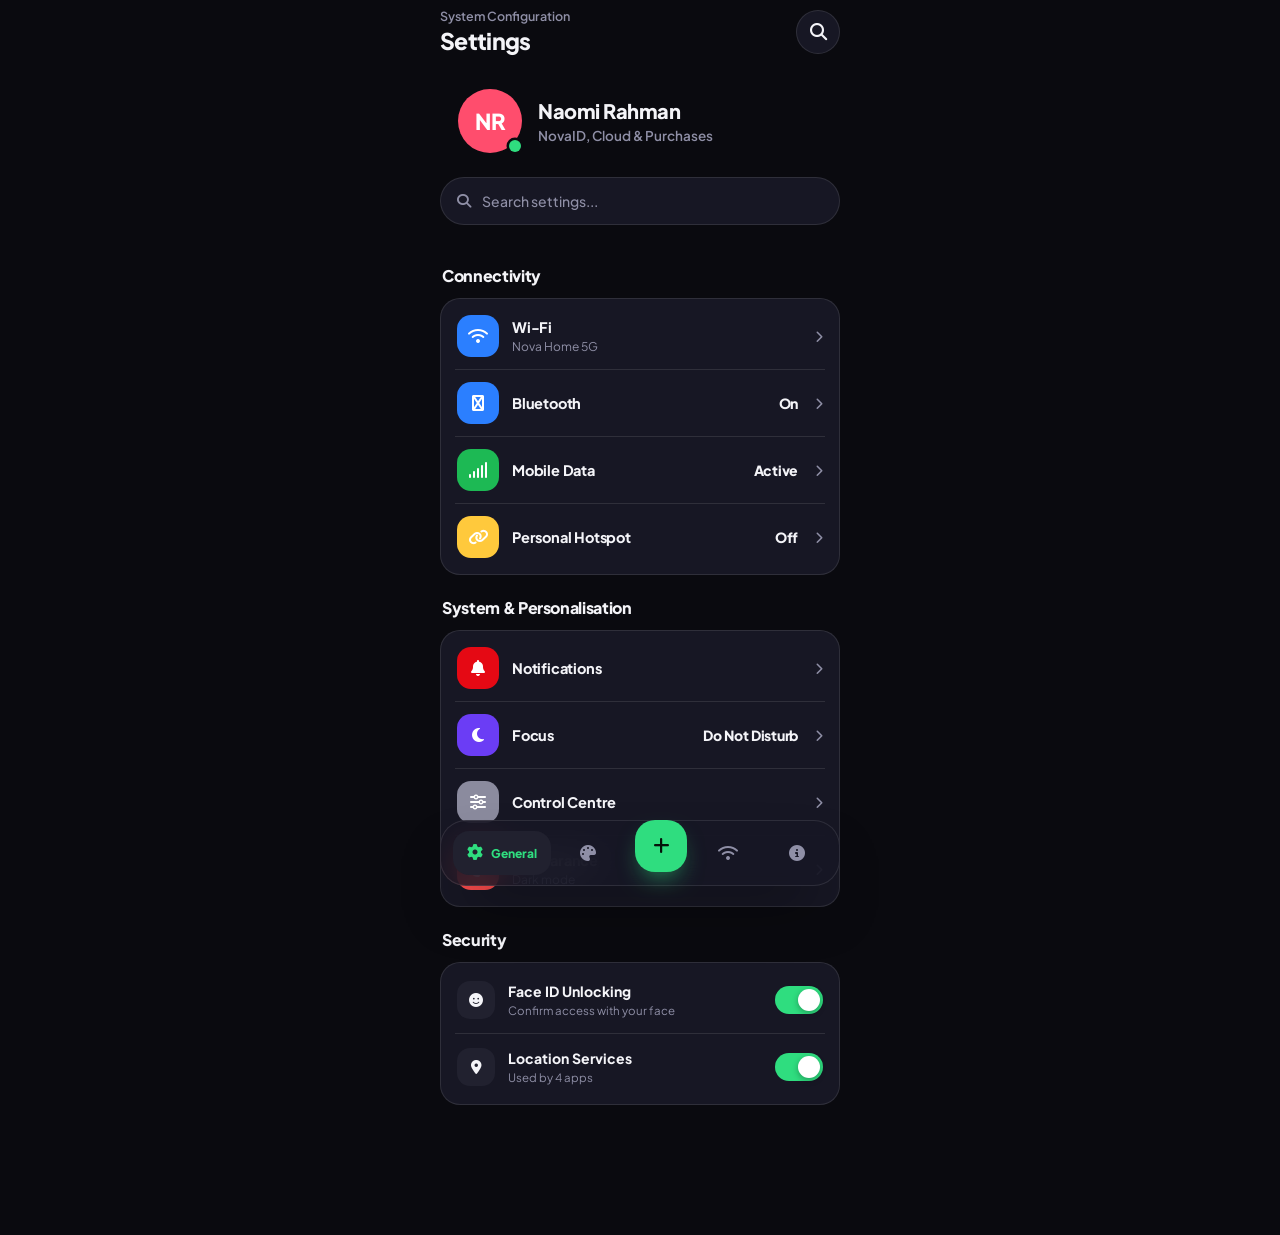
==== files/test.htm @ ba2d988d "added settings app concept" ====
<!doctype html>
<html lang="en" data-nova-theme="dark" data-nova-mode="dark">
<head>
<meta charset="utf-8">
<meta name="viewport" content="width=device-width,initial-scale=1,viewport-fit=cover">
<meta name="theme-color" content="#0a0a0f">
<title>NovaOS Settings</title>

<link rel="preconnect" href="https://fonts.googleapis.com">
<link rel="preconnect" href="https://fonts.gstatic.com" crossorigin>
<link href="https://fonts.googleapis.com/css2?family=Plus+Jakarta+Sans:wght@500;600;700;800&display=swap" rel="stylesheet">
<link rel="stylesheet" href="https://cdnjs.cloudflare.com/ajax/libs/font-awesome/6.5.2/css/all.min.css">

<link rel="stylesheet" href="nova-ui.css"><!--NOVA_CSS-->

<style id="app-css">
  .view { display:none; }
  .view.is-active { display:block; animation:view-in .4s var(--nova-ease) both; }
  @keyframes view-in { from { opacity:0; transform:translateY(8px); } to { opacity:1; transform:none; } }

  .profile-header {
    display: flex;
    align-items: center;
    gap: 16px;
    padding: 12px 18px 24px;
  }
  .profile-header .info h2 {
    margin: 0 0 4px;
    font-size: 20px;
    font-weight: 800;
    letter-spacing: -.5px;
  }
  .profile-header .info p {
    margin: 0;
    font-size: 13.5px;
    font-weight: 600;
    color: var(--nova-muted);
  }
</style>
</head>

<body>

<!-- ===================== GENERAL SETTINGS ===================== -->
<main class="nova-screen view is-active" id="view-general">
  <nova-appbar title="Settings" subtitle="System Configuration">
    <nova-icon-button icon="magnifying-glass" label="Search" id="btn-search"></nova-icon-button>
  </nova-appbar>

  <div class="profile-header">
    <nova-avatar name="Naomi Rahman" size="64" status="online" id="profile-avatar"></nova-avatar>
    <div class="info">
      <h2>Naomi Rahman</h2>
      <p>NovaID, Cloud & Purchases</p>
    </div>
  </div>

  <nova-search placeholder="Search settings..." id="main-search"></nova-search>
  <div style="height:18px"></div>

  <nova-section title="Connectivity">
    <nova-list>
      <nova-row color="#2b7fff" icon="wifi" title="Wi-Fi" subtitle="Nova Home 5G" chevron id="nav-wifi"></nova-row>
      <nova-row color="#2b7fff" icon="bluetooth-b" title="Bluetooth" value="On" chevron id="nav-bt"></nova-row>
      <nova-row color="#1db954" icon="signal" title="Mobile Data" value="Active" chevron></nova-row>
      <nova-row color="#ffc93c" icon="link" title="Personal Hotspot" value="Off" chevron></nova-row>
    </nova-list>
  </nova-section>

  <nova-section title="System & Personalisation" style="margin-top:22px">
    <nova-list>
      <nova-row color="#e50914" icon="bell" title="Notifications" chevron></nova-row>
      <nova-row color="#6b3df5" icon="moon" title="Focus" value="Do Not Disturb" chevron></nova-row>
      <nova-row color="#8b8b9e" icon="sliders" title="Control Centre" chevron></nova-row>
      <nova-row color="#ff4d4d" icon="palette" title="Appearance" subtitle="Dark mode" chevron id="nav-appearance"></nova-row>
    </nova-list>
  </nova-section>

  <nova-section title="Security" style="margin-top:22px">
    <nova-list>
      <nova-switch label="Face ID Unlocking" sublabel="Confirm access with your face" icon="face-smile" checked></nova-switch>
      <nova-switch label="Location Services" sublabel="Used by 4 apps" icon="location-dot" checked></nova-switch>
    </nova-list>
  </nova-section>
</main>

<!-- ===================== APPEARANCE ===================== -->
<main class="nova-screen view" id="view-appearance">
  <nova-appbar title="Appearance" subtitle="Customise your display"></nova-appbar>

  <nova-section title="Theme">
    <nova-card pad>
      <div style="font-size:13px; font-weight:700; margin-bottom:12px; color:var(--nova-muted);">SYSTEM THEME</div>
      <nova-segmented id="theme-seg" items="Light,Auto,Dark" value="Dark"></nova-segmented>
    </nova-card>
  </nova-section>

  <nova-section title="Brightness & Display" style="margin-top:22px">
    <nova-card pad>
      <nova-slider min="0" max="100" step="1" value="65" label="Brightness level" icon="sun"></nova-slider>
      <div style="height:20px"></div>
      <nova-switch label="True Tone" sublabel="Automatically adapt to ambient lighting conditions" checked></nova-switch>
      <div style="height:12px"></div>
      <nova-switch label="Raise to Wake" checked></nova-switch>
    </nova-card>
  </nova-section>

  <nova-section title="Text Size" style="margin-top:22px">
    <nova-card pad>
      <nova-stepper label="Dynamic Type" value="3" min="1" max="7"></nova-stepper>
    </nova-card>
  </nova-section>
</main>

<!-- ===================== NETWORK ===================== -->
<main class="nova-screen view" id="view-network">
  <nova-appbar title="Wi-Fi" subtitle="Connections"></nova-appbar>

  <nova-card pad>
    <nova-switch label="Wi-Fi" id="wifi-toggle" checked></nova-switch>
  </nova-card>

  <nova-section title="My Networks" style="margin-top:22px" id="wifi-list">
    <nova-list>
      <nova-row icon="wifi" color="#2b7fff" title="Nova Home 5G" subtitle="Connected, secured" chevron id="demo-net-1"></nova-row>
      <nova-row icon="lock" title="Office Corporate" chevron></nova-row>
      <nova-row icon="unlock" title="Starbucks Public" chevron></nova-row>
    </nova-list>
  </nova-section>
</main>

<!-- ===================== ABOUT ===================== -->
<main class="nova-screen view" id="view-about">
  <nova-appbar title="About" subtitle="Device Information"></nova-appbar>

  <nova-section title="Device Details">
    <nova-list>
      <nova-row title="Name" value="Naomi's NovaPhone" chevron></nova-row>
      <nova-row title="Software Version" value="NovaOS 2.1" chevron id="update-row"></nova-row>
      <nova-row title="Model Name" value="NovaPhone 14 Pro" chevron></nova-row>
      <nova-row title="Serial Number" value="NV-983142-X" chevron></nova-row>
    </nova-list>
  </nova-section>

  <nova-section title="Capacity" style="margin-top:22px">
    <nova-card pad>
      <nova-progress value="68" label="Storage used" hint="174 GB / 256 GB"></nova-progress>
      <div style="height:18px"></div>
      <nova-progress value="15" label="System Data" hint="38 GB"></nova-progress>
    </nova-card>
  </nova-section>

  <nova-section title="Hardware Health" style="margin-top:22px">
    <nova-card pad>
      <nova-gauge value="98" label="Battery health" sublabel="Maximum capacity"></nova-gauge>
    </nova-card>
  </nova-section>
</main>

<!-- ===================== DOCK ===================== -->
<div class="nova-dock">
  <nova-navbar id="nav"
    items="General:gear,Appearance:palette,Network:wifi,About:circle-info"
    actions="Search:magnifying-glass,Lock:lock,Restart:power-off"></nova-navbar>
</div>

<script src="nova-ui.js"></script><!--NOVA_JS-->
<script src="nova-components.js"></script><!--NOVA_COMPONENTS-->

<script id="app-js">
/* =========================================================
   APP — NovaOS Settings Logic
   ========================================================= */

const $ = (sel, ctx = document) => ctx.querySelector(sel);
const on = (sel, evt, fn) => { const el = $(sel); el && el.addEventListener(evt, fn); };

/* ---------- navigation ---------- */
const VIEWS = { 
    General: 'view-general', 
    Appearance: 'view-appearance', 
    Network: 'view-network', 
    About: 'view-about' 
};

// Handle Bottom Tab Navigation
$('#nav').addEventListener('nova-navigate', e => {
  const id = VIEWS[e.detail.label];
  if (!id) return;
  document.querySelectorAll('.view').forEach(v => v.classList.toggle('is-active', v.id === id));
  window.scrollTo({ top: 0, behavior: 'smooth' });
});

// Handle Quick Actions from Navbar
$('#nav').addEventListener('nova-action', async e => {
  const a = e.detail.action;
  if (a === 'Search') {
      document.querySelectorAll('.view').forEach(v => v.classList.toggle('is-active', v.id === 'view-general'));
      $('#main-search').focus();
      return;
  }
  if (a === 'Restart') {
      const ok = await NovaUI.dialog({
        title: 'Restart device?',
        body: 'Are you sure you want to restart your NovaPhone? Unsaved data may be lost.',
        icon: 'power-off', confirm: 'Restart', cancel: 'Cancel', tone: 'danger'
      });
      if (ok) {
          NovaUI.loading('Restarting...');
          setTimeout(() => NovaUI.loading(false), 2000);
      }
      return;
  }
  NovaUI.toast(a + ' tapped');
});

/* ---------- general ---------- */
on('#profile-avatar', 'nova-tap', () => {
    NovaUI.sheet({
        title: 'NovaID Account', subtitle: 'Naomi Rahman',
        html: `
          <nova-list>
            <nova-row icon="cloud" color="#2b7fff" title="NovaCloud" subtitle="50 GB available" chevron></nova-row>
            <nova-row icon="credit-card" color="#6b3df5" title="Payment & Delivery" chevron></nova-row>
            <nova-row icon="shield-halved" color="#1db954" title="Password & Security" chevron></nova-row>
          </nova-list>
          <div style="height:18px"></div>
          <nova-button variant="danger" block data-close>Sign Out</nova-button>
        `
    });
});

on('#nav-wifi', 'nova-tap', () => {
    // Programmatically trigger dock to switch to Network
    $('#nav').setAttribute('active', 'Network');
    $('#nav').dispatchEvent(new CustomEvent('nova-navigate', { detail: { label: 'Network' } }));
});

on('#nav-appearance', 'nova-tap', () => {
    $('#nav').setAttribute('active', 'Appearance');
    $('#nav').dispatchEvent(new CustomEvent('nova-navigate', { detail: { label: 'Appearance' } }));
});

on('#main-search', 'nova-search', e => { 
    if (e.detail.query.length > 0) NovaUI.toast('Searching for "' + e.detail.query + '"'); 
});

/* ---------- appearance ---------- */
on('#theme-seg', 'nova-change', e => {
  const mode = e.detail.value.toLowerCase();
  // Call NovaUI theme SDK
  const resolved = NovaUI.theme.set(mode);
  
  // Update meta tag for status bar blending
  document.querySelector('meta[name="theme-color"]')
    .setAttribute('content', resolved === 'light' ? '#eef0f4' : '#0a0a0f');
    
  NovaUI.toast('System theme updated to ' + e.detail.value, {tone: 'success'});
});

/* ---------- network ---------- */
on('#wifi-toggle', 'nova-change', e => {
    const isOn = e.detail.checked;
    $('#wifi-list').style.opacity = isOn ? '1' : '0.4';
    $('#wifi-list').style.pointerEvents = isOn ? 'auto' : 'none';
    NovaUI.toast('Wi-Fi turned ' + (isOn ? 'on' : 'off'));
});

on('#demo-net-1', 'nova-tap', () => {
    NovaUI.sheet({
        title: 'Nova Home 5G', subtitle: 'Connected',
        html: `
          <nova-list>
            <nova-switch label="Auto-Join" checked></nova-switch>
            <nova-switch label="Low Data Mode"></nova-switch>
          </nova-list>
          <div style="height:16px"></div>
          <nova-row compact title="IP Address" value="192.168.1.14"></nova-row>
          <nova-row compact title="Router" value="192.168.1.1"></nova-row>
          <div style="height:18px"></div>
          <nova-button variant="soft" block icon="link-slash" data-close>Forget This Network</nova-button>
        `
    });
});

/* ---------- about ---------- */
on('#update-row', 'nova-tap', async () => {
    NovaUI.loading('Checking for updates...');
    setTimeout(async () => {
        NovaUI.loading(false);
        const ok = await NovaUI.dialog({
            title: 'NovaOS 2.2 Available',
            body: 'A new software update is available. This update includes bug fixes and security improvements. Size: 412 MB.',
            icon: 'arrow-down', confirm: 'Download & Install', cancel: 'Later'
        });
        if(ok) {
            NovaUI.toast('Downloading update...', {icon: 'cloud-arrow-down'});
        }
    }, 1200);
});

</script>
</body>
</html>
---- files/nova-ui.css ----
/* =========================================================
   NovaUI — design tokens + light-DOM layout utilities
   v2.0
   ========================================================= */

:root,
[data-nova-theme="dark"]{
  /* shell */
  --nova-bg:            #0a0a0f;
  --nova-bg-soft:       #141420;
  --nova-panel:         #ffffff;      /* the white sheet that rides over the shell */
  --nova-panel-ink:     #0f0f17;
  --nova-surface:       #171724;
  --nova-surface-2:     #21212f;
  --nova-line:          rgba(255,255,255,.10);
  --nova-line-strong:   rgba(255,255,255,.18);

  /* ink */
  --nova-text:          #f4f4f8;
  --nova-muted:         #8f8fa6;
  --nova-on-accent:     #05120a;

  /* brand */
  --nova-accent:        #2fdd7f;      /* action green from the reference */
  --nova-accent-deep:   #17b563;
  --nova-violet:        #6b3df5;
  --nova-violet-2:      #a855f7;
  --nova-blue:          #2b7fff;
  --nova-amber:         #ffc93c;
  --nova-rose:          #ff4d6d;

  /* semantic */
  --nova-pos:           #2fdd7f;
  --nova-neg:           #ff6b81;
  --nova-warn:          #ffc93c;
  --nova-info:          #2b7fff;

  /* form */
  --nova-radius-xs:     10px;
  --nova-radius-sm:     14px;
  --nova-radius-md:     20px;
  --nova-radius-lg:     28px;
  --nova-radius-xl:     34px;
  --nova-shadow:        0 18px 36px -22px rgba(0,0,0,.75);
  --nova-shadow-lg:     0 30px 60px -24px rgba(0,0,0,.8);
  --nova-shadow-panel:  0 -22px 50px -28px rgba(0,0,0,.55);

  /* type */
  --nova-font:          "Plus Jakarta Sans", system-ui, -apple-system, sans-serif;
  --nova-font-num:      "Plus Jakarta Sans", system-ui, sans-serif;

  /* motion */
  --nova-ease:          cubic-bezier(.22,.9,.24,1);
  --nova-ease-back:     cubic-bezier(.34,1.56,.64,1);
  --nova-dur:           .34s;
}

[data-nova-theme="light"]{
  --nova-bg:            #eef0f4;
  --nova-bg-soft:       #e3e6ed;
  --nova-panel:         #ffffff;
  --nova-panel-ink:     #0f0f17;
  --nova-surface:       #ffffff;
  --nova-surface-2:     #f1f2f7;
  --nova-line:          rgba(15,15,25,.09);
  --nova-line-strong:   rgba(15,15,25,.16);
  --nova-text:          #12121c;
  --nova-muted:         #6e6e85;
  --nova-shadow:        0 16px 32px -24px rgba(15,15,35,.45);
  --nova-shadow-lg:     0 26px 54px -26px rgba(15,15,35,.4);
  --nova-shadow-panel:  0 -18px 44px -30px rgba(15,15,35,.25);
}

*{ box-sizing:border-box; -webkit-tap-highlight-color:transparent; }

html,body{ margin:0; min-height:100%; background:var(--nova-bg); }

body{
  font-family:var(--nova-font);
  color:var(--nova-text);
  -webkit-font-smoothing:antialiased;
  transition:background .4s var(--nova-ease), color .4s var(--nova-ease);
}

:focus-visible{ outline:2px solid var(--nova-accent); outline-offset:3px; border-radius:6px; }

@media (prefers-reduced-motion: reduce){
  *,*::before,*::after{
    animation-duration:.001ms !important;
    animation-iteration-count:1 !important;
    transition-duration:.001ms !important;
  }
}

/* ---------- layout utilities ---------- */

.nova-screen{
  width:min(440px,100%);
  margin-inline:auto;
  padding:calc(env(safe-area-inset-top) + 8px) 20px calc(130px + env(safe-area-inset-bottom));
}
.nova-screen--wide{ width:min(720px,100%); }

/* the white sheet that rides over the dark shell, as in the reference */
.nova-panel{
  background:var(--nova-panel);
  color:var(--nova-panel-ink);
  border-radius:var(--nova-radius-xl) var(--nova-radius-xl) 0 0;
  box-shadow:var(--nova-shadow-panel);
  margin:24px -20px 0;
  padding:22px 20px calc(30px + env(safe-area-inset-bottom));
  min-height:240px;
}
.nova-panel--floating{
  margin-inline:0;
  border-radius:var(--nova-radius-lg);
  padding:20px;
  min-height:0;
}

.nova-stack{ display:flex; flex-direction:column; }
.nova-stack > * + *{ margin-top:var(--gap,12px); }
.nova-stack--sm{ --gap:8px; }
.nova-stack--lg{ --gap:20px; }

.nova-cols{ display:grid; grid-template-columns:repeat(var(--cols,2),minmax(0,1fr)); gap:var(--gap,12px); }

.nova-scroller{
  display:flex; gap:12px; overflow-x:auto;
  padding:2px 20px 8px; margin-inline:-20px;
  scroll-snap-type:x mandatory; scrollbar-width:none;
}
.nova-scroller::-webkit-scrollbar{ display:none; }
.nova-scroller > *{ scroll-snap-align:start; flex:0 0 auto; }

.nova-dock{
  position:fixed;
  left:50%; transform:translateX(-50%);
  bottom:calc(14px + env(safe-area-inset-bottom));
  width:min(400px,calc(100% - 32px));
  z-index:90;
}
.nova-dock--top{
  top:calc(14px + env(safe-area-inset-top));
  bottom:auto;
}

/* ---------- overlay chrome (light DOM, injected by the runtime) ---------- */

.nova-toast-layer{
  position:fixed; left:0; right:0;
  bottom:calc(110px + env(safe-area-inset-bottom));
  display:flex; flex-direction:column; align-items:center; gap:8px;
  z-index:300; pointer-events:none; padding-inline:16px;
}
.nova-toast{
  display:flex; align-items:center; gap:10px;
  max-width:100%;
  background:var(--nova-surface-2);
  color:var(--nova-text);
  border:1px solid var(--nova-line);
  font:600 13.5px/1.35 var(--nova-font);
  padding:11px 16px; border-radius:999px;
  box-shadow:var(--nova-shadow-lg);
  opacity:0; transform:translateY(12px) scale(.96);
  transition:opacity .28s var(--nova-ease), transform .28s var(--nova-ease-back);
  pointer-events:auto;
}
.nova-toast.is-in{ opacity:1; transform:none; }
.nova-toast i{ font-size:13px; }
.nova-toast--success i{ color:var(--nova-pos); }
.nova-toast--error i{ color:var(--nova-neg); }
.nova-toast--warn i{ color:var(--nova-warn); }
.nova-toast button{
  all:unset; cursor:pointer; font:800 12.5px var(--nova-font);
  color:var(--nova-accent); padding-inline:2px;
}

.nova-scrim{
  position:fixed; inset:0; z-index:400;
  background:rgba(6,6,12,.62);
  backdrop-filter:blur(6px);
  opacity:0; transition:opacity .3s var(--nova-ease);
  display:flex; justify-content:center;
}
.nova-scrim.is-in{ opacity:1; }
.nova-scrim--sheet{ align-items:flex-end; }
.nova-scrim--dialog{ align-items:center; padding:24px; }

.nova-sheet{
  width:min(440px,100%);
  background:var(--nova-surface);
  border:1px solid var(--nova-line);
  border-bottom:0;
  border-radius:var(--nova-radius-xl) var(--nova-radius-xl) 0 0;
  padding:12px 20px calc(24px + env(safe-area-inset-bottom));
  transform:translateY(102%);
  transition:transform .38s var(--nova-ease);
  max-height:88vh; overflow-y:auto;
}
.nova-scrim.is-in .nova-sheet{ transform:none; }
.nova-sheet__grip{
  width:40px; height:4px; border-radius:99px;
  background:var(--nova-line-strong); margin:4px auto 16px;
}
.nova-sheet__title{ margin:0 0 4px; font-size:19px; font-weight:800; letter-spacing:-.4px; }
.nova-sheet__sub{ margin:0 0 16px; font-size:13px; color:var(--nova-muted); }

.nova-dialog{
  width:min(360px,100%);
  background:var(--nova-surface);
  border:1px solid var(--nova-line);
  border-radius:var(--nova-radius-lg);
  padding:24px 22px 18px;
  text-align:center;
  transform:scale(.9); opacity:0;
  transition:transform .32s var(--nova-ease-back), opacity .24s var(--nova-ease);
}
.nova-scrim.is-in .nova-dialog{ transform:none; opacity:1; }
.nova-dialog__icon{
  width:56px; height:56px; margin:0 auto 14px;
  border-radius:50%; display:grid; place-items:center; font-size:21px;
  background:color-mix(in srgb, var(--nova-accent) 16%, transparent);
  color:var(--nova-accent);
}
.nova-dialog__title{ margin:0 0 6px; font-size:18px; font-weight:800; letter-spacing:-.3px; }
.nova-dialog__body{ margin:0 0 20px; font-size:13.5px; line-height:1.5; color:var(--nova-muted); }
.nova-dialog__actions{ display:flex; gap:10px; }
.nova-dialog__actions nova-button{ flex:1; }

.nova-loading-scrim{
  position:fixed; inset:0; z-index:500;
  display:grid; place-items:center;
  background:rgba(6,6,12,.6); backdrop-filter:blur(8px);
  opacity:0; transition:opacity .25s var(--nova-ease);
}
.nova-loading-scrim.is-in{ opacity:1; }
.nova-loading-scrim__box{
  display:flex; flex-direction:column; align-items:center; gap:14px;
  font:700 13px var(--nova-font); color:var(--nova-text);
}
.nova-spinner{
  width:34px; height:34px; border-radius:50%;
  border:3px solid var(--nova-line-strong);
  border-top-color:var(--nova-accent);
  animation:nova-spin .8s linear infinite;
}
@keyframes nova-spin{ to{ transform:rotate(360deg); } }
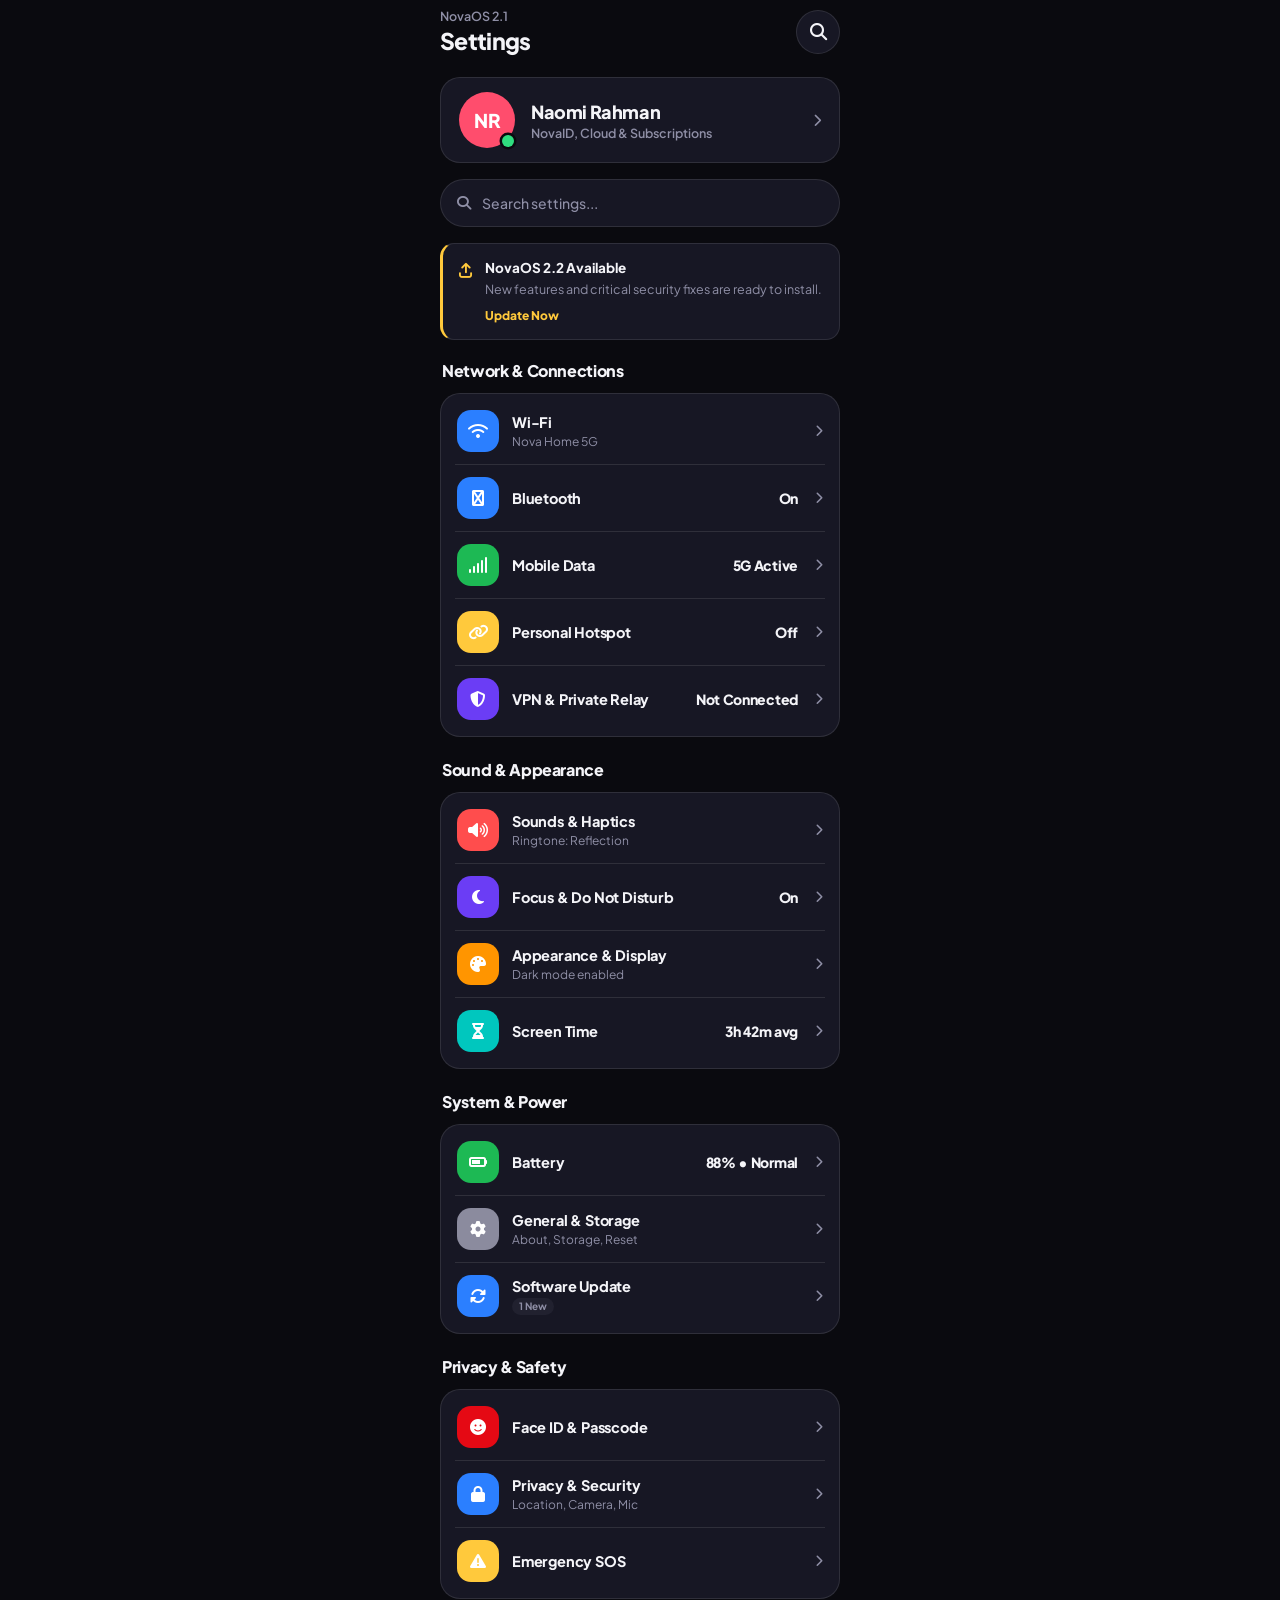
==== commit 0d0ca026: "fixed a few minor bugs in the settings app" ====
--- a/files/test.htm
+++ b/files/test.htm
@@ -14,291 +14,541 @@
 <link rel="stylesheet" href="nova-ui.css"><!--NOVA_CSS-->
 
 <style id="app-css">
+  body {
+    padding-bottom: 30px;
+  }
   .view { display:none; }
-  .view.is-active { display:block; animation:view-in .4s var(--nova-ease) both; }
-  @keyframes view-in { from { opacity:0; transform:translateY(8px); } to { opacity:1; transform:none; } }
-
-  .profile-header {
+  .view.is-active { display:block; animation:view-in .3s var(--nova-ease) both; }
+  @keyframes view-in { from { opacity:0; transform:translateX(16px); } to { opacity:1; transform:none; } }
+
+  .profile-card {
     display: flex;
     align-items: center;
     gap: 16px;
-    padding: 12px 18px 24px;
-  }
-  .profile-header .info h2 {
-    margin: 0 0 4px;
-    font-size: 20px;
+    padding: 14px 18px;
+    background: var(--nova-surface);
+    border: 1px solid var(--nova-line);
+    border-radius: 20px;
+    margin-bottom: 16px;
+    cursor: pointer;
+    transition: background .2s ease;
+  }
+  .profile-card:active {
+    background: var(--nova-surface-2);
+  }
+  .profile-card .info {
+    flex: 1;
+  }
+  .profile-card .info h2 {
+    margin: 0 0 2px;
+    font-size: 18px;
     font-weight: 800;
-    letter-spacing: -.5px;
-  }
-  .profile-header .info p {
+    letter-spacing: -.4px;
+  }
+  .profile-card .info p {
     margin: 0;
-    font-size: 13.5px;
+    font-size: 12.5px;
     font-weight: 600;
     color: var(--nova-muted);
   }
+
+  .swatch { display:flex; gap:8px; flex-wrap:wrap; }
 </style>
 </head>
 
 <body>
 
-<!-- ===================== GENERAL SETTINGS ===================== -->
-<main class="nova-screen view is-active" id="view-general">
-  <nova-appbar title="Settings" subtitle="System Configuration">
-    <nova-icon-button icon="magnifying-glass" label="Search" id="btn-search"></nova-icon-button>
-  </nova-appbar>
-
-  <div class="profile-header">
-    <nova-avatar name="Naomi Rahman" size="64" status="online" id="profile-avatar"></nova-avatar>
+<!-- ===================== 1. MAIN SETTINGS HOME ===================== -->
+<main class="nova-screen view is-active" id="view-main">
+  <nova-appbar title="Settings" subtitle="NovaOS 2.1">
+    <nova-icon-button icon="magnifying-glass" label="Search" id="quick-search-btn"></nova-icon-button>
+  </nova-appbar>
+
+  <!-- User Account Banner -->
+  <div class="profile-card" id="profile-row">
+    <nova-avatar name="Naomi Rahman" size="56" status="online"></nova-avatar>
     <div class="info">
       <h2>Naomi Rahman</h2>
-      <p>NovaID, Cloud & Purchases</p>
+      <p>NovaID, Cloud & Subscriptions</p>
     </div>
+    <i class="fa-solid fa-chevron-right" style="color:var(--nova-muted); font-size:13px;"></i>
   </div>
 
   <nova-search placeholder="Search settings..." id="main-search"></nova-search>
-  <div style="height:18px"></div>
-
-  <nova-section title="Connectivity">
-    <nova-list>
-      <nova-row color="#2b7fff" icon="wifi" title="Wi-Fi" subtitle="Nova Home 5G" chevron id="nav-wifi"></nova-row>
-      <nova-row color="#2b7fff" icon="bluetooth-b" title="Bluetooth" value="On" chevron id="nav-bt"></nova-row>
-      <nova-row color="#1db954" icon="signal" title="Mobile Data" value="Active" chevron></nova-row>
-      <nova-row color="#ffc93c" icon="link" title="Personal Hotspot" value="Off" chevron></nova-row>
-    </nova-list>
-  </nova-section>
-
-  <nova-section title="System & Personalisation" style="margin-top:22px">
-    <nova-list>
-      <nova-row color="#e50914" icon="bell" title="Notifications" chevron></nova-row>
-      <nova-row color="#6b3df5" icon="moon" title="Focus" value="Do Not Disturb" chevron></nova-row>
-      <nova-row color="#8b8b9e" icon="sliders" title="Control Centre" chevron></nova-row>
-      <nova-row color="#ff4d4d" icon="palette" title="Appearance" subtitle="Dark mode" chevron id="nav-appearance"></nova-row>
-    </nova-list>
-  </nova-section>
-
-  <nova-section title="Security" style="margin-top:22px">
-    <nova-list>
-      <nova-switch label="Face ID Unlocking" sublabel="Confirm access with your face" icon="face-smile" checked></nova-switch>
-      <nova-switch label="Location Services" sublabel="Used by 4 apps" icon="location-dot" checked></nova-switch>
-    </nova-list>
-  </nova-section>
-</main>
-
-<!-- ===================== APPEARANCE ===================== -->
+  <div style="height:16px"></div>
+
+  <!-- Software Update Alert Banner -->
+  <nova-banner tone="warn" icon="arrow-up-from-bracket" title="NovaOS 2.2 Available"
+    body="New features and critical security fixes are ready to install." action="Update Now"
+    id="update-banner"></nova-banner>
+
+  <!-- Connectivity Group -->
+  <nova-section title="Network & Connections" style="margin-top:20px">
+    <nova-list>
+      <nova-row color="#2b7fff" icon="wifi" title="Wi-Fi" subtitle="Nova Home 5G" chevron id="row-wifi"></nova-row>
+      <nova-row color="#2b7fff" icon="bluetooth-b" title="Bluetooth" value="On" chevron id="row-bt"></nova-row>
+      <nova-row color="#1db954" icon="signal" title="Mobile Data" value="5G Active" chevron id="row-cellular"></nova-row>
+      <nova-row color="#ffc93c" icon="link" title="Personal Hotspot" value="Off" chevron id="row-hotspot"></nova-row>
+      <nova-row color="#6b3df5" icon="shield-halved" title="VPN & Private Relay" value="Not Connected" chevron id="row-vpn"></nova-row>
+    </nova-list>
+  </nova-section>
+
+  <!-- Sound, Display & Customisation -->
+  <nova-section title="Sound & Appearance" style="margin-top:22px">
+    <nova-list>
+      <nova-row color="#ff4d4d" icon="volume-high" title="Sounds & Haptics" subtitle="Ringtone: Reflection" chevron id="row-sounds"></nova-row>
+      <nova-row color="#6b3df5" icon="moon" title="Focus & Do Not Disturb" value="On" chevron id="row-focus"></nova-row>
+      <nova-row color="#ff9500" icon="palette" title="Appearance & Display" subtitle="Dark mode enabled" chevron id="row-appearance"></nova-row>
+      <nova-row color="#00c7be" icon="hourglass-half" title="Screen Time" value="3h 42m avg" chevron id="row-screentime"></nova-row>
+    </nova-list>
+  </nova-section>
+
+  <!-- Device & System -->
+  <nova-section title="System & Power" style="margin-top:22px">
+    <nova-list>
+      <nova-row color="#1db954" icon="battery-three-quarters" title="Battery" value="88% • Normal" chevron id="row-battery"></nova-row>
+      <nova-row color="#8b8b9e" icon="gear" title="General & Storage" subtitle="About, Storage, Reset" chevron id="row-general"></nova-row>
+      <nova-row color="#2b7fff" icon="rotate" title="Software Update" tag="1 New" chevron id="row-update"></nova-row>
+    </nova-list>
+  </nova-section>
+
+  <!-- Security & Privacy -->
+  <nova-section title="Privacy & Safety" style="margin-top:22px">
+    <nova-list>
+      <nova-row color="#e50914" icon="face-smile" title="Face ID & Passcode" chevron id="row-faceid"></nova-row>
+      <nova-row color="#2b7fff" icon="lock" title="Privacy & Security" subtitle="Location, Camera, Mic" chevron id="row-privacy"></nova-row>
+      <nova-row color="#ffc93c" icon="triangle-exclamation" title="Emergency SOS" chevron id="row-sos"></nova-row>
+    </nova-list>
+  </nova-section>
+</main>
+
+
+<!-- ===================== 2. WI-FI DETAIL VIEW ===================== -->
+<main class="nova-screen view" id="view-wifi">
+  <nova-appbar title="Wi-Fi" subtitle="Wireless Connectivity">
+    <nova-icon-button icon="arrow-left" label="Back" class="back-btn"></nova-icon-button>
+  </nova-appbar>
+
+  <nova-card pad>
+    <nova-switch label="Wi-Fi" sublabel="Search and connect to networks" id="wifi-main-toggle" checked></nova-switch>
+  </nova-card>
+
+  <div id="wifi-content">
+    <nova-section title="Connected Network" style="margin-top:20px">
+      <nova-list>
+        <nova-row color="#2b7fff" icon="wifi" title="Nova Home 5G" subtitle="Security: WPA3 • Signal: Strong" chevron id="wifi-connected-item"></nova-row>
+      </nova-list>
+    </nova-section>
+
+    <nova-section title="Available Networks" style="margin-top:22px">
+      <nova-list>
+        <nova-row icon="lock" title="Office Corporate 5GHz" subtitle="Secured" chevron></nova-row>
+        <nova-row icon="lock" title="Studio Guest Wi-Fi" subtitle="Secured" chevron></nova-row>
+        <nova-row icon="unlock" title="Starbucks Free Wi-Fi" subtitle="Open network" chevron></nova-row>
+        <nova-row icon="lock" title="Neighbourhood Mesh" subtitle="Secured" chevron></nova-row>
+      </nova-list>
+    </nova-section>
+
+    <nova-section title="Preferences" style="margin-top:22px">
+      <nova-list>
+        <nova-switch label="Auto-Join Hotspots" sublabel="Connect automatically when Wi-Fi unavailable" checked></nova-switch>
+        <nova-switch label="Ask to Join Networks" sublabel="Notify when open networks are nearby" checked></nova-switch>
+      </nova-list>
+    </nova-section>
+  </div>
+</main>
+
+
+<!-- ===================== 3. BLUETOOTH DETAIL VIEW ===================== -->
+<main class="nova-screen view" id="view-bluetooth">
+  <nova-appbar title="Bluetooth" subtitle="Paired Devices">
+    <nova-icon-button icon="arrow-left" label="Back" class="back-btn"></nova-icon-button>
+  </nova-appbar>
+
+  <nova-card pad>
+    <nova-switch label="Bluetooth" sublabel="Discoverable as Naomi's NovaPhone" id="bt-main-toggle" checked></nova-switch>
+  </nova-card>
+
+  <div id="bt-content">
+    <nova-section title="My Devices" style="margin-top:20px">
+      <nova-list>
+        <nova-row icon="headphones" color="#6b3df5" title="NovaPods Max" value="Connected" chevron id="bt-item-pods"></nova-row>
+        <nova-row icon="car" color="#2b7fff" title="BMW iX Audio" value="Not Connected" chevron></nova-row>
+        <nova-row icon="keyboard" color="#8b8b9e" title="Magic Keyboard" value="Not Connected" chevron></nova-row>
+        <nova-row icon="watch" color="#1db954" title="Nova Watch Series 3" value="Connected" chevron></nova-row>
+      </nova-list>
+    </nova-section>
+
+    <nova-section title="Other Devices" style="margin-top:22px">
+      <nova-card pad style="display:flex; align-items:center; gap:12px">
+        <i class="fa-solid fa-spinner fa-spin" style="color:var(--nova-accent)"></i>
+        <span style="font-size:13.5px; font-weight:600; color:var(--nova-muted)">Searching for nearby bluetooth accessories...</span>
+      </nova-card>
+    </nova-section>
+  </div>
+</main>
+
+
+<!-- ===================== 4. SOUNDS & HAPTICS VIEW ===================== -->
+<main class="nova-screen view" id="view-sounds">
+  <nova-appbar title="Sounds & Haptics" subtitle="Audio & Feedback Settings">
+    <nova-icon-button icon="arrow-left" label="Back" class="back-btn"></nova-icon-button>
+  </nova-appbar>
+
+  <nova-card pad>
+    <nova-slider min="0" max="100" value="75" label="Media & Alert Volume" icon="volume-high" id="volume-slider"></nova-slider>
+    <div style="height:18px"></div>
+    <nova-slider min="0" max="100" value="60" label="Ringtone & Alarm Volume" icon="bell"></nova-slider>
+  </nova-card>
+
+  <nova-section title="Ringtones & Sounds" style="margin-top:22px">
+    <nova-list>
+      <nova-row title="Ringtone" value="Reflection" chevron id="row-ringtone"></nova-row>
+      <nova-row title="Text Tone" value="Chime" chevron></nova-row>
+      <nova-row title="New Voicemail" value="Pulse" chevron></nova-row>
+      <nova-row title="New Mail" value="Ding" chevron></nova-row>
+    </nova-list>
+  </nova-section>
+
+  <nova-section title="System Haptics" style="margin-top:22px">
+    <nova-list>
+      <nova-switch label="System Touch Feedback" sublabel="Vibrate on buttons and gestures" checked></nova-switch>
+      <nova-switch label="Keyboard Haptics" sublabel="Tactile vibration while typing" checked></nova-switch>
+      <nova-switch label="Lock Sound" sublabel="Play audio when locking screen" checked></nova-switch>
+    </nova-list>
+  </nova-section>
+</main>
+
+
+<!-- ===================== 5. APPEARANCE & DISPLAY VIEW ===================== -->
 <main class="nova-screen view" id="view-appearance">
-  <nova-appbar title="Appearance" subtitle="Customise your display"></nova-appbar>
-
-  <nova-section title="Theme">
+  <nova-appbar title="Appearance" subtitle="Theme & Display">
+    <nova-icon-button icon="arrow-left" label="Back" class="back-btn"></nova-icon-button>
+  </nova-appbar>
+
+  <nova-section title="Theme Mode">
     <nova-card pad>
-      <div style="font-size:13px; font-weight:700; margin-bottom:12px; color:var(--nova-muted);">SYSTEM THEME</div>
       <nova-segmented id="theme-seg" items="Light,Auto,Dark" value="Dark"></nova-segmented>
     </nova-card>
   </nova-section>
 
-  <nova-section title="Brightness & Display" style="margin-top:22px">
+  <nova-section title="Accent Color" style="margin-top:22px">
     <nova-card pad>
-      <nova-slider min="0" max="100" step="1" value="65" label="Brightness level" icon="sun"></nova-slider>
-      <div style="height:20px"></div>
-      <nova-switch label="True Tone" sublabel="Automatically adapt to ambient lighting conditions" checked></nova-switch>
-      <div style="height:12px"></div>
-      <nova-switch label="Raise to Wake" checked></nova-switch>
+      <div class="swatch">
+        <nova-chip label="Violet" icon="circle" active></nova-chip>
+        <nova-chip label="Ocean Blue" icon="circle"></nova-chip>
+        <nova-chip label="Emerald" icon="circle"></nova-chip>
+        <nova-chip label="Sunset Gold" icon="circle"></nova-chip>
+      </div>
     </nova-card>
   </nova-section>
 
-  <nova-section title="Text Size" style="margin-top:22px">
+  <nova-section title="Display & Brightness" style="margin-top:22px">
     <nova-card pad>
-      <nova-stepper label="Dynamic Type" value="3" min="1" max="7"></nova-stepper>
+      <nova-slider min="0" max="100" step="1" value="70" label="Screen Brightness" icon="sun"></nova-slider>
+      <div style="height:18px"></div>
+      <nova-switch label="True Tone" sublabel="Adapt screen color to ambient light" checked></nova-switch>
+      <div style="height:10px"></div>
+      <nova-switch label="Auto-Lock" sublabel="3 Minutes"></nova-switch>
     </nova-card>
   </nova-section>
-</main>
-
-<!-- ===================== NETWORK ===================== -->
-<main class="nova-screen view" id="view-network">
-  <nova-appbar title="Wi-Fi" subtitle="Connections"></nova-appbar>
+
+  <nova-section title="Text & Scale" style="margin-top:22px">
+    <nova-card pad>
+      <nova-stepper label="Dynamic Text Size" value="3" min="1" max="6"></nova-stepper>
+      <div style="height:14px"></div>
+      <nova-checkbox label="Bold Text Rendering" checked></nova-checkbox>
+    </nova-card>
+  </nova-section>
+</main>
+
+
+<!-- ===================== 6. BATTERY DETAIL VIEW ===================== -->
+<main class="nova-screen view" id="view-battery">
+  <nova-appbar title="Battery" subtitle="Power & Health">
+    <nova-icon-button icon="arrow-left" label="Back" class="back-btn"></nova-icon-button>
+  </nova-appbar>
 
   <nova-card pad>
-    <nova-switch label="Wi-Fi" id="wifi-toggle" checked></nova-switch>
+    <div style="display:flex; justify-content:space-between; align-items:center;">
+      <div>
+        <div style="font-size:13px; font-weight:700; color:var(--nova-muted)">CURRENT LEVEL</div>
+        <div style="font-size:36px; font-weight:800; letter-spacing:-1px; margin-top:2px;">88%</div>
+      </div>
+      <nova-badge value="Normal Health" tone="pos" icon="check"></nova-badge>
+    </div>
+    <div style="height:16px"></div>
+    <nova-switch label="Low Power Mode" sublabel="Reduces background activity to save power" id="low-power-toggle"></nova-switch>
+    <div style="height:10px"></div>
+    <nova-switch label="Battery Percentage" sublabel="Show percentage in status bar" checked></nova-switch>
   </nova-card>
 
-  <nova-section title="My Networks" style="margin-top:22px" id="wifi-list">
-    <nova-list>
-      <nova-row icon="wifi" color="#2b7fff" title="Nova Home 5G" subtitle="Connected, secured" chevron id="demo-net-1"></nova-row>
-      <nova-row icon="lock" title="Office Corporate" chevron></nova-row>
-      <nova-row icon="unlock" title="Starbucks Public" chevron></nova-row>
-    </nova-list>
-  </nova-section>
-</main>
-
-<!-- ===================== ABOUT ===================== -->
-<main class="nova-screen view" id="view-about">
-  <nova-appbar title="About" subtitle="Device Information"></nova-appbar>
-
-  <nova-section title="Device Details">
-    <nova-list>
-      <nova-row title="Name" value="Naomi's NovaPhone" chevron></nova-row>
-      <nova-row title="Software Version" value="NovaOS 2.1" chevron id="update-row"></nova-row>
-      <nova-row title="Model Name" value="NovaPhone 14 Pro" chevron></nova-row>
-      <nova-row title="Serial Number" value="NV-983142-X" chevron></nova-row>
-    </nova-list>
-  </nova-section>
-
-  <nova-section title="Capacity" style="margin-top:22px">
+  <nova-section title="Battery Usage (Last 24 Hours)" style="margin-top:22px">
+    <nova-sparkbars id="battery-chart" title="Hourly consumption" data="12,18,8,24,40,32,15,6" labels="12am,3am,6am,9am,12pm,3pm,6pm,9pm"></nova-sparkbars>
+  </nova-section>
+
+  <nova-section title="Battery Health" style="margin-top:22px">
     <nova-card pad>
-      <nova-progress value="68" label="Storage used" hint="174 GB / 256 GB"></nova-progress>
-      <div style="height:18px"></div>
-      <nova-progress value="15" label="System Data" hint="38 GB"></nova-progress>
+      <nova-gauge value="98" label="Maximum Capacity" sublabel="Peak performance capability"></nova-gauge>
     </nova-card>
   </nova-section>
-
-  <nova-section title="Hardware Health" style="margin-top:22px">
+</main>
+
+
+<!-- ===================== 7. GENERAL & STORAGE VIEW ===================== -->
+<main class="nova-screen view" id="view-general">
+  <nova-appbar title="General & Storage" subtitle="Device Management">
+    <nova-icon-button icon="arrow-left" label="Back" class="back-btn"></nova-icon-button>
+  </nova-appbar>
+
+  <nova-section title="About Device">
+    <nova-list>
+      <nova-row title="Device Name" value="Naomi's NovaPhone" chevron id="row-devname"></nova-row>
+      <nova-row title="Model Name" value="NovaPhone 14 Pro Max" chevron></nova-row>
+      <nova-row title="Software Version" value="NovaOS 2.1 ( Build 20F83 )" chevron></nova-row>
+      <nova-row title="Serial Number" value="NV-884920-X9" chevron></nova-row>
+    </nova-list>
+  </nova-section>
+
+  <nova-section title="Storage Allocation" style="margin-top:22px">
     <nova-card pad>
-      <nova-gauge value="98" label="Battery health" sublabel="Maximum capacity"></nova-gauge>
+      <nova-progress value="65" label="Internal Storage" hint="166.4 GB / 256 GB"></nova-progress>
+      <div style="height:16px"></div>
+      <nova-progress value="28" label="System Data & OS" hint="32.8 GB"></nova-progress>
+      <div style="height:16px"></div>
+      <nova-progress value="18" label="Media & Photos" hint="24.1 GB"></nova-progress>
     </nova-card>
   </nova-section>
-</main>
-
-<!-- ===================== DOCK ===================== -->
-<div class="nova-dock">
-  <nova-navbar id="nav"
-    items="General:gear,Appearance:palette,Network:wifi,About:circle-info"
-    actions="Search:magnifying-glass,Lock:lock,Restart:power-off"></nova-navbar>
-</div>
-
+
+  <nova-section title="Device Control" style="margin-top:22px">
+    <nova-list>
+      <nova-row color="#ff4d4d" icon="power-off" title="Shut Down Device" chevron id="btn-shutdown"></nova-row>
+      <nova-row color="#ffc93c" icon="rotate-left" title="Transfer or Reset NovaPhone" chevron id="btn-reset"></nova-row>
+    </nova-list>
+  </nova-section>
+</main>
+
+
+<!-- ===================== 8. SOFTWARE UPDATE VIEW ===================== -->
+<main class="nova-screen view" id="view-update">
+  <nova-appbar title="Software Update" subtitle="NovaOS Updates">
+    <nova-icon-button icon="arrow-left" label="Back" class="back-btn"></nova-icon-button>
+  </nova-appbar>
+
+  <nova-card pad>
+    <div style="display:flex; align-items:center; justify-content:space-between;">
+      <div>
+        <div style="font-size:20px; font-weight:800; letter-spacing:-.5px">NovaOS 2.2</div>
+        <div style="font-size:12px; font-weight:700; color:var(--nova-muted); margin-top:2px">Release Build • 412 MB</div>
+      </div>
+      <nova-badge value="Ready" tone="pos" icon="circle-check"></nova-badge>
+    </div>
+
+    <div style="height:16px"></div>
+    <p style="font-size:13px; line-height:1.6; color:var(--nova-muted); margin:0;">
+      This update brings support for custom widget scaling, dynamic audio haptics, improved battery optimization, and essential security updates.
+    </p>
+
+    <div style="height:20px"></div>
+    <nova-button variant="primary" block icon="arrow-down-to-line" id="btn-install-update">Download & Install Now</nova-button>
+  </nova-card>
+
+  <nova-section title="Automatic Updates" style="margin-top:22px">
+    <nova-list>
+      <nova-switch label="Download NovaOS Updates" sublabel="Over Wi-Fi automatically" checked></nova-switch>
+      <nova-switch label="Install System Responses" sublabel="Apply security patches without restart" checked></nova-switch>
+    </nova-list>
+  </nova-section>
+</main>
+
+
+<!-- Load Component Scripts -->
 <script src="nova-ui.js"></script><!--NOVA_JS-->
 <script src="nova-components.js"></script><!--NOVA_COMPONENTS-->
 
 <script id="app-js">
 /* =========================================================
-   APP — NovaOS Settings Logic
+   SETTINGS APPLICATION LOGIC
    ========================================================= */
 
 const $ = (sel, ctx = document) => ctx.querySelector(sel);
 const on = (sel, evt, fn) => { const el = $(sel); el && el.addEventListener(evt, fn); };
 
-/* ---------- navigation ---------- */
-const VIEWS = { 
-    General: 'view-general', 
-    Appearance: 'view-appearance', 
-    Network: 'view-network', 
-    About: 'view-about' 
-};
-
-// Handle Bottom Tab Navigation
-$('#nav').addEventListener('nova-navigate', e => {
-  const id = VIEWS[e.detail.label];
-  if (!id) return;
-  document.querySelectorAll('.view').forEach(v => v.classList.toggle('is-active', v.id === id));
-  window.scrollTo({ top: 0, behavior: 'smooth' });
-});
-
-// Handle Quick Actions from Navbar
-$('#nav').addEventListener('nova-action', async e => {
-  const a = e.detail.action;
-  if (a === 'Search') {
-      document.querySelectorAll('.view').forEach(v => v.classList.toggle('is-active', v.id === 'view-general'));
-      $('#main-search').focus();
-      return;
-  }
-  if (a === 'Restart') {
-      const ok = await NovaUI.dialog({
-        title: 'Restart device?',
-        body: 'Are you sure you want to restart your NovaPhone? Unsaved data may be lost.',
-        icon: 'power-off', confirm: 'Restart', cancel: 'Cancel', tone: 'danger'
-      });
-      if (ok) {
-          NovaUI.loading('Restarting...');
-          setTimeout(() => NovaUI.loading(false), 2000);
-      }
-      return;
-  }
-  NovaUI.toast(a + ' tapped');
-});
-
-/* ---------- general ---------- */
-on('#profile-avatar', 'nova-tap', () => {
-    NovaUI.sheet({
-        title: 'NovaID Account', subtitle: 'Naomi Rahman',
-        html: `
-          <nova-list>
-            <nova-row icon="cloud" color="#2b7fff" title="NovaCloud" subtitle="50 GB available" chevron></nova-row>
-            <nova-row icon="credit-card" color="#6b3df5" title="Payment & Delivery" chevron></nova-row>
-            <nova-row icon="shield-halved" color="#1db954" title="Password & Security" chevron></nova-row>
-          </nova-list>
-          <div style="height:18px"></div>
-          <nova-button variant="danger" block data-close>Sign Out</nova-button>
-        `
-    });
-});
-
-on('#nav-wifi', 'nova-tap', () => {
-    // Programmatically trigger dock to switch to Network
-    $('#nav').setAttribute('active', 'Network');
-    $('#nav').dispatchEvent(new CustomEvent('nova-navigate', { detail: { label: 'Network' } }));
-});
-
-on('#nav-appearance', 'nova-tap', () => {
-    $('#nav').setAttribute('active', 'Appearance');
-    $('#nav').dispatchEvent(new CustomEvent('nova-navigate', { detail: { label: 'Appearance' } }));
-});
-
-on('#main-search', 'nova-search', e => { 
-    if (e.detail.query.length > 0) NovaUI.toast('Searching for "' + e.detail.query + '"'); 
-});
-
-/* ---------- appearance ---------- */
+// Navigation Helper function (push / back view switching)
+function goToView(targetId) {
+  document.querySelectorAll('.view').forEach(v => v.classList.remove('is-active'));
+  const target = document.getElementById(targetId);
+  if (target) {
+    target.classList.add('is-active');
+    window.scrollTo({ top: 0, behavior: 'smooth' });
+  }
+}
+
+/* ---------- 1. BACK BUTTON HANDLERS ---------- */
+document.querySelectorAll('.back-btn').forEach(btn => {
+  btn.addEventListener('nova-tap', () => goToView('view-main'));
+  btn.addEventListener('click', () => goToView('view-main'));
+});
+
+/* ---------- 2. MAIN MENU ROUTING ---------- */
+on('#profile-row', 'click', () => {
+  NovaUI.sheet({
+    title: 'NovaID Account', subtitle: 'Naomi Rahman (naomi@novaos.io)',
+    html: `
+      <nova-list>
+        <nova-row icon="cloud" color="#2b7fff" title="NovaCloud Storage" subtitle="182 GB of 200 GB Used" chevron></nova-row>
+        <nova-row icon="credit-card" color="#6b3df5" title="Payment & Subscriptions" subtitle="2 Active Plans" chevron></nova-row>
+        <nova-row icon="shield-halved" color="#1db954" title="Password & Security" chevron></nova-row>
+      </nova-list>
+      <div style="height:18px"></div>
+      <nova-button variant="danger" block data-close>Sign Out of NovaID</nova-button>`
+  });
+});
+
+on('#row-wifi', 'nova-tap', () => goToView('view-wifi'));
+on('#row-bt', 'nova-tap', () => goToView('view-bluetooth'));
+on('#row-sounds', 'nova-tap', () => goToView('view-sounds'));
+on('#row-appearance', 'nova-tap', () => goToView('view-appearance'));
+on('#row-battery', 'nova-tap', () => goToView('view-battery'));
+on('#row-general', 'nova-tap', () => goToView('view-general'));
+on('#row-update', 'nova-tap', () => goToView('view-update'));
+
+// Quick Action Sheets for items without dedicated view pages
+on('#row-cellular', 'nova-tap', () => {
+  NovaUI.sheet({
+    title: 'Mobile Data Settings', subtitle: 'Primary SIM (eSIM)',
+    html: `
+      <nova-list>
+        <nova-switch label="Mobile Data" checked></nova-switch>
+        <nova-switch label="Data Roaming"></nova-switch>
+        <nova-row title="Voice & Data" value="5G Auto" chevron></nova-row>
+      </nova-list>
+      <div style="height:16px"></div>
+      <nova-button variant="primary" block data-close>Done</nova-button>`
+  });
+});
+
+on('#row-hotspot', 'nova-tap', () => {
+  NovaUI.sheet({
+    title: 'Personal Hotspot', subtitle: 'Share Wi-Fi internet connection',
+    html: `
+      <nova-list>
+        <nova-switch label="Allow Others to Join"></nova-switch>
+        <nova-row title="Wi-Fi Password" value="••••••••" chevron></nova-row>
+      </nova-list>
+      <div style="height:16px"></div>
+      <nova-button variant="primary" block data-close>Done</nova-button>`
+  });
+});
+
+on('#row-vpn', 'nova-tap', () => {
+  NovaUI.toast('No active VPN configurations installed', { tone: 'info' });
+});
+
+on('#row-focus', 'nova-tap', () => {
+  NovaUI.sheet({
+    title: 'Focus Modes', subtitle: 'Silence notifications and calls',
+    html: `
+      <nova-list>
+        <nova-switch label="Do Not Disturb" icon="moon" checked></nova-switch>
+        <nova-switch label="Work Focus" icon="briefcase"></nova-switch>
+        <nova-switch label="Sleep Focus" icon="bed"></nova-switch>
+      </nova-list>
+      <div style="height:16px"></div>
+      <nova-button variant="primary" block data-close>Done</nova-button>`
+  });
+});
+
+on('#row-faceid', 'nova-tap', async () => {
+  const ok = await NovaUI.dialog({
+    title: 'Enter Passcode',
+    body: 'Passcode verification is required to access Face ID & Security parameters.',
+    icon: 'lock', confirm: 'Authenticate', cancel: 'Cancel'
+  });
+  if (ok) NovaUI.toast('Authentication successful', { tone: 'success' });
+});
+
+on('#update-banner', 'nova-action', () => goToView('view-update'));
+
+/* ---------- 3. SUB-VIEW INTERACTIONS ---------- */
+// Wi-Fi Toggle
+on('#wifi-main-toggle', 'nova-change', e => {
+  const isOn = e.detail.checked;
+  $('#wifi-content').style.display = isOn ? 'block' : 'none';
+  NovaUI.toast('Wi-Fi ' + (isOn ? 'enabled' : 'disabled'));
+});
+
+on('#wifi-connected-item', 'nova-tap', () => {
+  NovaUI.sheet({
+    title: 'Nova Home 5G', subtitle: 'Connected • 192.168.1.104',
+    html: `
+      <nova-list>
+        <nova-switch label="Auto-Join Network" checked></nova-switch>
+        <nova-switch label="Low Data Mode"></nova-switch>
+        <nova-switch label="Limit IP Address Tracking" checked></nova-switch>
+      </nova-list>
+      <div style="height:18px"></div>
+      <nova-button variant="danger" block data-close icon="link-slash">Forget This Network</nova-button>`
+  });
+});
+
+// Bluetooth Toggle
+on('#bt-main-toggle', 'nova-change', e => {
+  const isOn = e.detail.checked;
+  $('#bt-content').style.display = isOn ? 'block' : 'none';
+  NovaUI.toast('Bluetooth ' + (isOn ? 'turned on' : 'turned off'));
+});
+
+// Theme Selector
 on('#theme-seg', 'nova-change', e => {
   const mode = e.detail.value.toLowerCase();
-  // Call NovaUI theme SDK
   const resolved = NovaUI.theme.set(mode);
-  
-  // Update meta tag for status bar blending
   document.querySelector('meta[name="theme-color"]')
     .setAttribute('content', resolved === 'light' ? '#eef0f4' : '#0a0a0f');
-    
-  NovaUI.toast('System theme updated to ' + e.detail.value, {tone: 'success'});
-});
-
-/* ---------- network ---------- */
-on('#wifi-toggle', 'nova-change', e => {
-    const isOn = e.detail.checked;
-    $('#wifi-list').style.opacity = isOn ? '1' : '0.4';
-    $('#wifi-list').style.pointerEvents = isOn ? 'auto' : 'none';
-    NovaUI.toast('Wi-Fi turned ' + (isOn ? 'on' : 'off'));
-});
-
-on('#demo-net-1', 'nova-tap', () => {
-    NovaUI.sheet({
-        title: 'Nova Home 5G', subtitle: 'Connected',
-        html: `
-          <nova-list>
-            <nova-switch label="Auto-Join" checked></nova-switch>
-            <nova-switch label="Low Data Mode"></nova-switch>
-          </nova-list>
-          <div style="height:16px"></div>
-          <nova-row compact title="IP Address" value="192.168.1.14"></nova-row>
-          <nova-row compact title="Router" value="192.168.1.1"></nova-row>
-          <div style="height:18px"></div>
-          <nova-button variant="soft" block icon="link-slash" data-close>Forget This Network</nova-button>
-        `
-    });
-});
-
-/* ---------- about ---------- */
-on('#update-row', 'nova-tap', async () => {
-    NovaUI.loading('Checking for updates...');
-    setTimeout(async () => {
-        NovaUI.loading(false);
-        const ok = await NovaUI.dialog({
-            title: 'NovaOS 2.2 Available',
-            body: 'A new software update is available. This update includes bug fixes and security improvements. Size: 412 MB.',
-            icon: 'arrow-down', confirm: 'Download & Install', cancel: 'Later'
-        });
-        if(ok) {
-            NovaUI.toast('Downloading update...', {icon: 'cloud-arrow-down'});
-        }
-    }, 1200);
-});
-
+  NovaUI.toast('Theme set to ' + e.detail.value, { tone: 'success' });
+});
+
+// Low Power Mode Toggle
+on('#low-power-toggle', 'nova-change', e => {
+  const active = e.detail.checked;
+  NovaUI.toast(active ? 'Low Power Mode Activated' : 'Low Power Mode Deactivated', {
+    tone: active ? 'warn' : 'info'
+  });
+});
+
+// Software Update Action
+on('#btn-install-update', 'nova-tap', () => {
+  NovaUI.loading('Downloading NovaOS 2.2...');
+  setTimeout(() => {
+    NovaUI.loading(false);
+    NovaUI.toast('Download complete. Installation will begin shortly.', { tone: 'success' });
+  }, 2200);
+});
+
+// Device Reset Dialog
+on('#btn-reset', 'nova-tap', async () => {
+  const ok = await NovaUI.dialog({
+    title: 'Erase All Content and Settings?',
+    body: 'This will factory reset your NovaPhone. All data, photos, accounts, and media will be permanently deleted.',
+    icon: 'trash', confirm: 'Erase Phone', cancel: 'Cancel', tone: 'danger'
+  });
+  if (ok) NovaUI.toast('Reset process initiated...', { tone: 'warn' });
+});
+
+// Shut down dialog
+on('#btn-shutdown', 'nova-tap', async () => {
+  const ok = await NovaUI.dialog({
+    title: 'Power Off Device?',
+    body: 'Slide to power off your NovaPhone.',
+    icon: 'power-off', confirm: 'Power Off', cancel: 'Cancel', tone: 'danger'
+  });
+  if (ok) NovaUI.loading('Shutting down...');
+});
+
+// Search input toast
+on('#main-search', 'nova-search', e => {
+  if (e.detail.query.length > 0) NovaUI.toast('Searching settings for "' + e.detail.query + '"');
+});
 </script>
 </body>
 </html>
